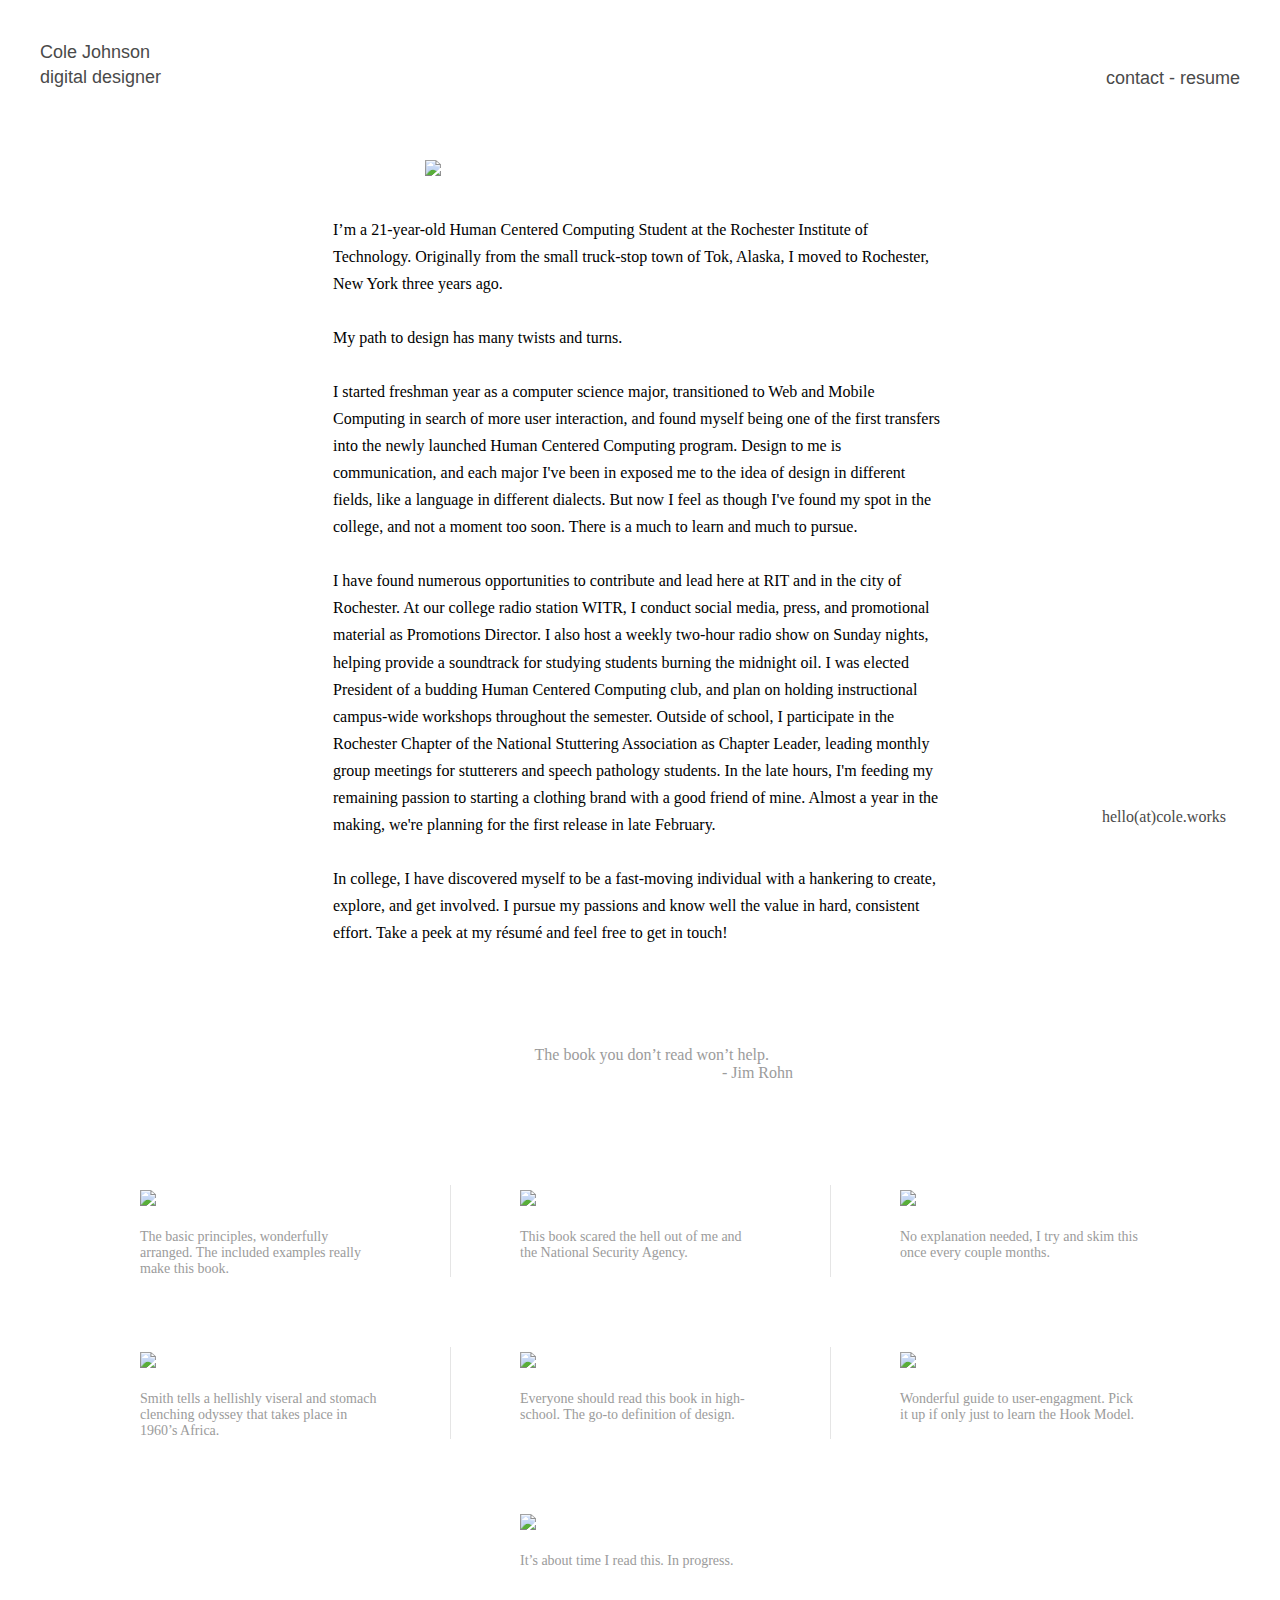
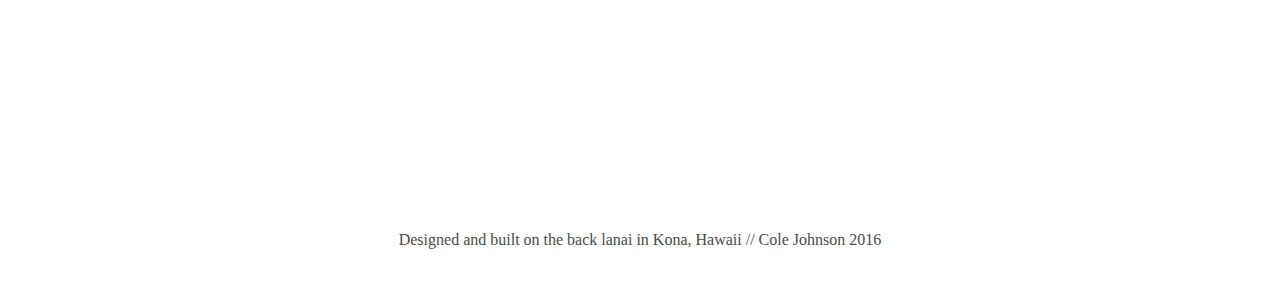
==== about.html @ d14f9492 "Content Needed" ====
<!DOCTYPE html>
<html>
<head>
    <title></title>
    <link rel="stylesheet" href="css/uikit.min.css"/>
    <link rel="stylesheet" href="css/main.css"/>
    <script src="bower_components/jquery/dist/jquery.js"></script>
    <script src="js/uikit.min.js"></script>
    <script src="pace/pace.min.js"></script>
    <link href="pace/minimal.css" rel="stylesheet"/>
</head>
<body>

<div class="uk-container uk-animation-fade">

    <div class="uk-section uk-padding-remove-top uk-margin-medium-top">
        <a href="index.html">
            <div class="colejohnson uk-float-left">
                Cole Johnson
                <span style="font-weight: normal;">digital designer</span>
            </div>
        </a>
        <div class="contactresume uk-float-right " uk-sticky>
            <p class="uk-float-right"><a href="#footer" uk-scroll="duration:1200; offset:50" class="contactLink uk-link-muted">contact</a> - <a class="resumeLink uk-link-muted">resume</a></p>
            <div class="uk-invisible" style="height: 80vh;, max-width: 20px;"></div>
            <p class="email uk-float-right">hello(at)cole.works</p>
        </div>

    </div>

    <div class="uk-section-large uk-padding-remove-bottom uk-padding-remove-top">
        <img class="workSecImg uk-margin-medium-bottom uk-align-center" style="width: 431px;, height: 297px;"
             src="img/about/profile2@2x.jpg">
        <p class="aboutPageText uk-align-center">
            I’m a 21-year-old Human Centered Computing Student at the Rochester Institute of
            Technology. Originally from the small truck-stop town of Tok, Alaska, I moved to Rochester, New York three
            years ago.
            <br><br>
            My path to design has many twists and turns.
            <br><br>
            I started freshman year as a computer science major, transitioned to Web and Mobile Computing in search
            of more user interaction, and found myself being one of the first transfers into the newly launched
            Human Centered Computing program. Design to me is communication, and each major I've been in exposed me
            to the idea of design in different fields, like a language in different dialects. But now I feel as
            though I've found my spot in the college, and not a moment too soon. There is a much to learn and much
            to pursue.
            <br><br>
            I have found numerous opportunities to contribute and lead here at RIT and in the city of Rochester. At
            our college radio station WITR, I conduct social media, press, and promotional material as Promotions
            Director. I also host a weekly two-hour radio show on Sunday nights, helping provide a soundtrack for
            studying students burning the midnight oil. I was elected President of a budding Human Centered
            Computing club, and plan on holding instructional campus-wide workshops throughout the semester. Outside
            of school, I participate in the Rochester Chapter of the National Stuttering Association as Chapter
            Leader, leading monthly group meetings for stutterers and speech pathology students. In the late hours,
            I'm feeding my remaining passion to starting a clothing brand with a good friend of mine. Almost a year
            in the making, we're planning for the first release in late February.
            <br><br>
            In college, I have discovered myself to be a fast-moving individual with a hankering to create, explore,
            and get involved. I pursue my passions and know well the value in hard, consistent effort. Take a
            peek at my résumé and feel free to get in touch!
        </p>

    </div>

    <div class="uk-section uk-margin-small-bottom">
        <p class="uk-align-center uk-text-right  aboutQuote">
            The book you don’t read won’t help.&nbsp;&nbsp;&nbsp;&nbsp;&nbsp;&nbsp;<br>
            - Jim Rohn
        </p>
    </div>

    <div class="uk-section-large uk-flex-center uk-grid-large uk-padding-small uk-grid-divider" uk-grid>
        <div>
            <img class="" src="img/about/book-1.jpg">
            <p class="bookText">The basic principles, wonderfully arranged. The included examples really make this
                book.</p>
        </div>
        <div>
            <img class="" src="img/about/book-2.jpg">
            <p class="bookText">This book scared the hell out of me and the National Security Agency.</p>
        </div>
        <div>
            <img class="" src="img/about/book-3.jpg">
            <p class="bookText">No explanation needed, I try and skim this once every couple months.</p>
        </div>
        <div>
            <img class="" src="img/about/book-4.jpg">
            <p class="bookText">Smith tells a hellishly viseral and stomach clenching odyssey that takes place in 1960’s Africa.</p>
        </div>
        <div>
            <img class="" src="img/about/book-5.jpg">
            <p class="bookText">Everyone should read this book in high-school. The go-to definition of design.</p>
        </div>
        <div>
            <img class="" src="img/about/book-6.jpg">
            <p class="bookText">Wonderful guide to user-engagment. Pick it up if only just to learn the Hook Model.</p>
        </div>
        <div>
            <img class="" src="img/about/book-7.jpg">
            <p class="bookText">It’s about time I read this. In progress.</p>
        </div>
    </div>

</div>

<div class="footer" id="footer">
    <p class="footerText">Designed and built on the back lanai in Kona, Hawaii // Cole Johnson 2016</p>
</div>


</body>
</html>
---- css/main.css ----
@font-face {
    font-family: "Avenir Next",sans-serif;
    src:
            local('Avenir Next'),
            url(AvenirNext.ttc);
}

html {
    height: 100%;
    box-sizing: border-box;
}

*,
*:before,
*:after {
    box-sizing: inherit;
}

body {
    position: relative;
    margin: 0;
    padding-bottom: 20rem;
    min-height: 100%;
    font-family: "Avenir Next", Arial, sans-serif;
}


a:hover{
    text-decoration: none;
}

.colejohnson{
    width: 130px;
    height: 50px;
    line-height: 25px;
    font-family: Avenir Next, Helvetica, sans-serif;
    font-size: 18px;
    font-weight: 500;
    font-style: normal;
    font-stretch: normal;
    letter-spacing: 0;
    color: #4a4a4a;
}

.contactresume{
    padding-top: 25px;
    width: 147px;
    height: 25px;
    font-family: Avenir Next, Helvetica, sans-serif;
    font-size: 18px;
    font-weight: normal;
    font-style: normal;
    font-stretch: normal;
    letter-spacing: 0;
    color: #4a4a4a;

}

.contactLink {
    display: inline-block;
    color: #4a4a4a;
    text-decoration: none;
}

.resumeLink{
    display: inline-block;
    color: #4a4a4a;
    text-decoration: none;
}

.resumeLink::after {
    content: '';
    display: block;
    width: 0;
    height: 1px;
    background: #000;
    transition: width .3s;
}

.resumeLink:hover::after {
    width: 100%;
}

.contactLink::after {
    content: '';
    display: block;
    width: 0;
    height: 1px;
    background: #000;
    transition: width .3s;
}

.contactLink:hover::after {
    width: 100%;
}

.email{
    width: 138px;
    height: 22px;
    font-family: Avenir Next;
    font-size: 16px;
    font-weight: normal;
    font-style: normal;
    font-stretch: normal;
    letter-spacing: 0;
    color: #4a4a4a;

}

/*
//////////////////////////////////


BEGIN INDEX.HTML CSS


//////////////////////////////////
*/

.aboutText{
    width: 614px;
    height: 135px;
    font-family: Avenir Next;
    font-size: 18px;
    font-weight: normal;
    font-style: normal;
    font-stretch: normal;
    line-height: 1.5;
    letter-spacing: 0;
    color: #000000;
}

.currentlySentence{
    width: 614px;
    height: 41.8px;
    font-family: Avenir Next;
    font-size: 16px;
    font-weight: normal;
    font-style: normal;
    font-stretch: normal;
    line-height: 2.61;
    letter-spacing: 0;
    color: #4a4a4a;
}

.selectedWorkText{
    width: 115px;
    height: 22px;
    font-family: Avenir Next;
    font-size: 16px;
    font-weight: normal;
    font-style: normal;
    font-stretch: normal;
    color: #9b9b9b;
}




.dash{
    width: 14px;
    height: 2px;
    margin-top: 27px;
    margin-bottom: 21px;
}

.workSecTitle{
    width: 303.5px;
    height: 25px;
    font-family: Avenir Next;
    font-size: 20px;
    font-weight: 500;
    font-style: normal;
    font-stretch: normal;
    letter-spacing: 0.4px;
    color: #000000;
}

.workSecDesc{
    width: 429px;
    height: 44px;
    font-family: Avenir Next;
    font-size: 16px;
    font-weight: normal;
    font-style: normal;
    font-stretch: normal;
    letter-spacing: 0.3px;
    color: #4a4a4a;
}

.workSecDescOther{
    width: 275px;
    height: 44px;
    font-family: Avenir Next;
    font-size: 16px;
    font-weight: normal;
    font-style: normal;
    font-stretch: normal;
    letter-spacing: 0.3px;
    color: #4a4a4a;
}

.footer {
    text-align: center;
    position: absolute;
    right: 0;
    bottom: 0;
    left: 0;
    padding: 2em;
}

.footerText{
    font-family: Avenir Next;
    font-size: 16px;
    font-weight: normal;
    font-style: normal;
    font-stretch: normal;
    letter-spacing: 0;
    color: #4a4a4a;
}

/*
//////////////////////////////////


END INDEX.HTML CSS


//////////////////////////////////
*/

/*
//////////////////////////////////


START ABOUT.HTML CSS


//////////////////////////////////
*/


.aboutPageText{
    width: 614px;
    /*height: 810px;*/
    font-family: Avenir Next;
    font-size: 16px;
    font-weight: normal;
    font-style: normal;
    font-stretch: normal;
    line-height: 1.69;
    letter-spacing: 0;
    color: #000000;
}

.aboutQuote{
    width: 306px;
    height: 44px;
    font-family: Avenir Next;
    font-size: 16px;
    font-weight: normal;
    font-style: normal;
    font-stretch: normal;
    line-height: normal;
    letter-spacing: normal;
    color: #9b9b9b;
}

.bookText{
    width: 240px;
    font-family: Avenir Next;
    font-size: 14px;
    font-weight: normal;
    font-style: normal;
    font-stretch: normal;
    line-height: normal;
    letter-spacing: normal;
    color: #9b9b9b;
}



/*
//////////////////////////////////


END ABOUT.HTML CSS


//////////////////////////////////
*/

/*
//////////////////////////////////


START PROJECT PAGE CSS


//////////////////////////////////
*/


.splashSecTitle{
    width: 327px;
    height: 27px;
    font-family: Avenir Next;
    font-size: 20px;
    font-weight: 500;
    font-style: normal;
    font-stretch: normal;
    letter-spacing: 0.4px;
    color: #000000;
}

.splashSecDesc{
    width: 327px;
    height: 81px;
    font-family: Avenir Next;
    font-size: 16px;
    font-weight: normal;
    font-style: normal;
    font-stretch: normal;
    letter-spacing: 0.3px;
    color: #4a4a4a;
}

.projectAboutColumn{
    width: 66px;
    height: 66px;
    font-family: Avenir Next;

}

.projectSubtext{
    width: 327px;
    font-family: Avenir Next;
    font-size: 9px;
    font-weight: 600;
    font-style: normal;
    font-stretch: normal;
    line-height: 5pt;
    letter-spacing: 2px;
    color: #000000;
}

.projectSubDesc{
    width: 327px;
    font-family: Avenir Next;
    line-height: 9pt;
    font-size: 16px;
    font-weight: normal;
    font-style: normal;
    font-stretch: normal;
    letter-spacing: 1px;
    color: #4a4a4a;
}

.projectParagraph{
    width: 700px;
    height: auto;
    font-family: Avenir Next;
    font-size: 18px;
    font-weight: normal;
    font-style: normal;
    font-stretch: normal;
    color: #000000;
}

.imageNote{
    width: 100%;
    cursor: auto;
}

.overlay{
    background-color: #000000;
    opacity: .8;
}

.overlayText{
    opacity: 1;
    font-family: Avenir Next;
    font-size: 18px;
    font-weight: normal;
    font-style: normal;
    font-stretch: normal;
    color: #FFFFFF;
}

/*
//////////////////////////////////


BEGIN MEDIA QUERIERS


//////////////////////////////////
*/

/* ----------- iPhone 4 and 4S ----------- */

/* Portrait and Landscape */
@media only screen
and (min-device-width: 320px)
and (max-device-width: 480px)
and (-webkit-min-device-pixel-ratio: 2) {

}

/* Portrait */
@media only screen
and (min-device-width: 320px)
and (max-device-width: 480px)
and (-webkit-min-device-pixel-ratio: 2)
and (orientation: portrait) {
}

/* Landscape */
@media only screen
and (min-device-width: 320px)
and (max-device-width: 480px)
and (-webkit-min-device-pixel-ratio: 2)
and (orientation: landscape) {

}

/* ----------- iPhone 5 and 5S ----------- */

/* Portrait and Landscape */
@media only screen
and (min-device-width: 320px)
and (max-device-width: 568px)
and (-webkit-min-device-pixel-ratio: 2) {

}

/* Portrait */
@media only screen
and (min-device-width: 320px)
and (max-device-width: 568px)
and (-webkit-min-device-pixel-ratio: 2)
and (orientation: portrait) {
}

/* Landscape */
@media only screen
and (min-device-width: 320px)
and (max-device-width: 568px)
and (-webkit-min-device-pixel-ratio: 2)
and (orientation: landscape) {

}

/* ----------- iPhone 6 ----------- */

/* Portrait and Landscape */
@media only screen
and (min-device-width: 375px)
and (max-device-width: 667px)
and (-webkit-min-device-pixel-ratio: 2) {

}

/* Portrait */
@media only screen
and (min-device-width: 375px)
and (max-device-width: 667px)
and (-webkit-min-device-pixel-ratio: 2)
and (orientation: portrait) {

}

/* Landscape */
@media only screen
and (min-device-width: 375px)
and (max-device-width: 667px)
and (-webkit-min-device-pixel-ratio: 2)
and (orientation: landscape) {

}

/* ----------- iPhone 6+ ----------- */

/* Portrait and Landscape */
@media only screen
and (min-device-width: 414px)
and (max-device-width: 736px)
and (-webkit-min-device-pixel-ratio: 3) {

}

/* Portrait */
@media only screen
and (min-device-width: 414px)
and (max-device-width: 736px)
and (-webkit-min-device-pixel-ratio: 3)
and (orientation: portrait) {

}

/* Landscape */
@media only screen
and (min-device-width: 414px)
and (max-device-width: 736px)
and (-webkit-min-device-pixel-ratio: 3)
and (orientation: landscape) {

}



/*
//////////////////////////////////


END MEDIA QUERIERS


//////////////////////////////////
*/
---- pace/minimal.css ----
.pace {
  -webkit-pointer-events: none;
  pointer-events: none;

  -webkit-user-select: none;
  -moz-user-select: none;
  user-select: none;
}

.pace-inactive {
  display: none;
}

.pace .pace-progress {
  background: #1e87f0;
  position: fixed;
  z-index: 2000;
  top: 0;
  right: 100%;
  width: 100%;
  height: 2px;
}
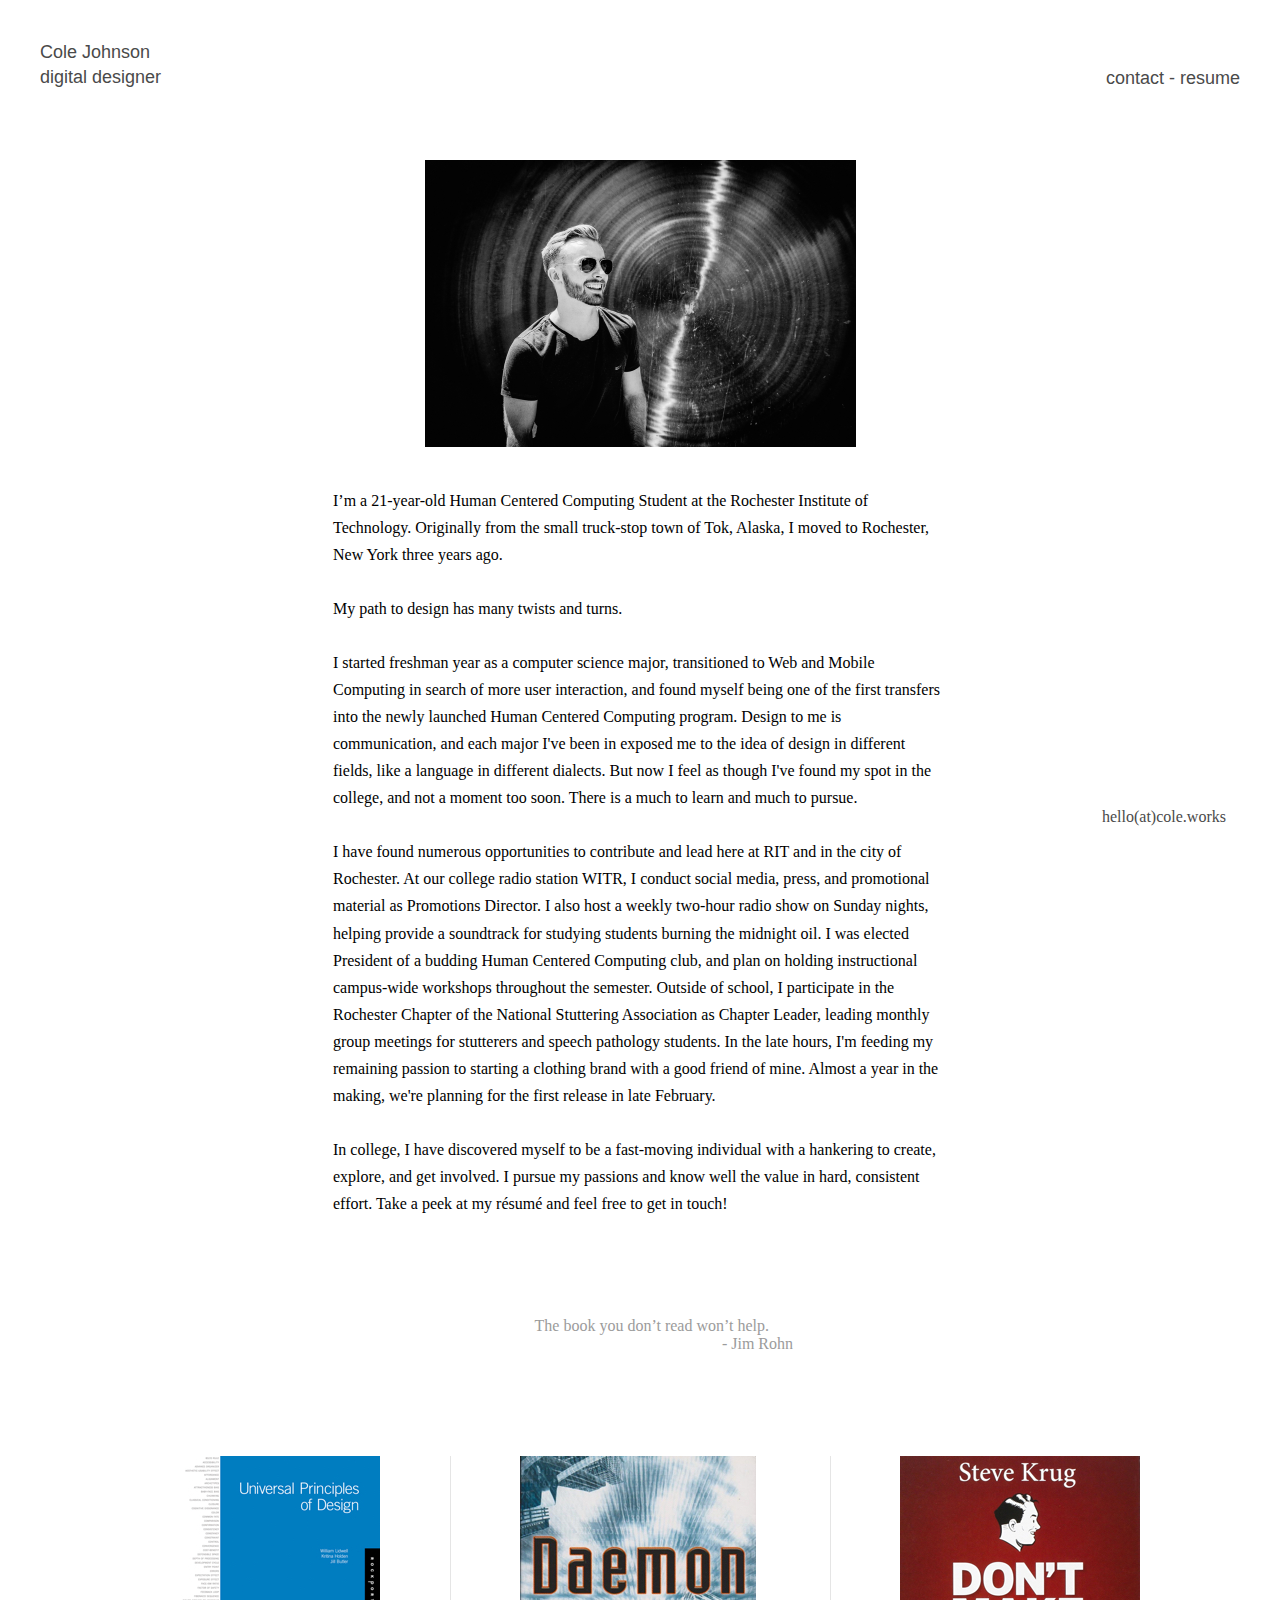
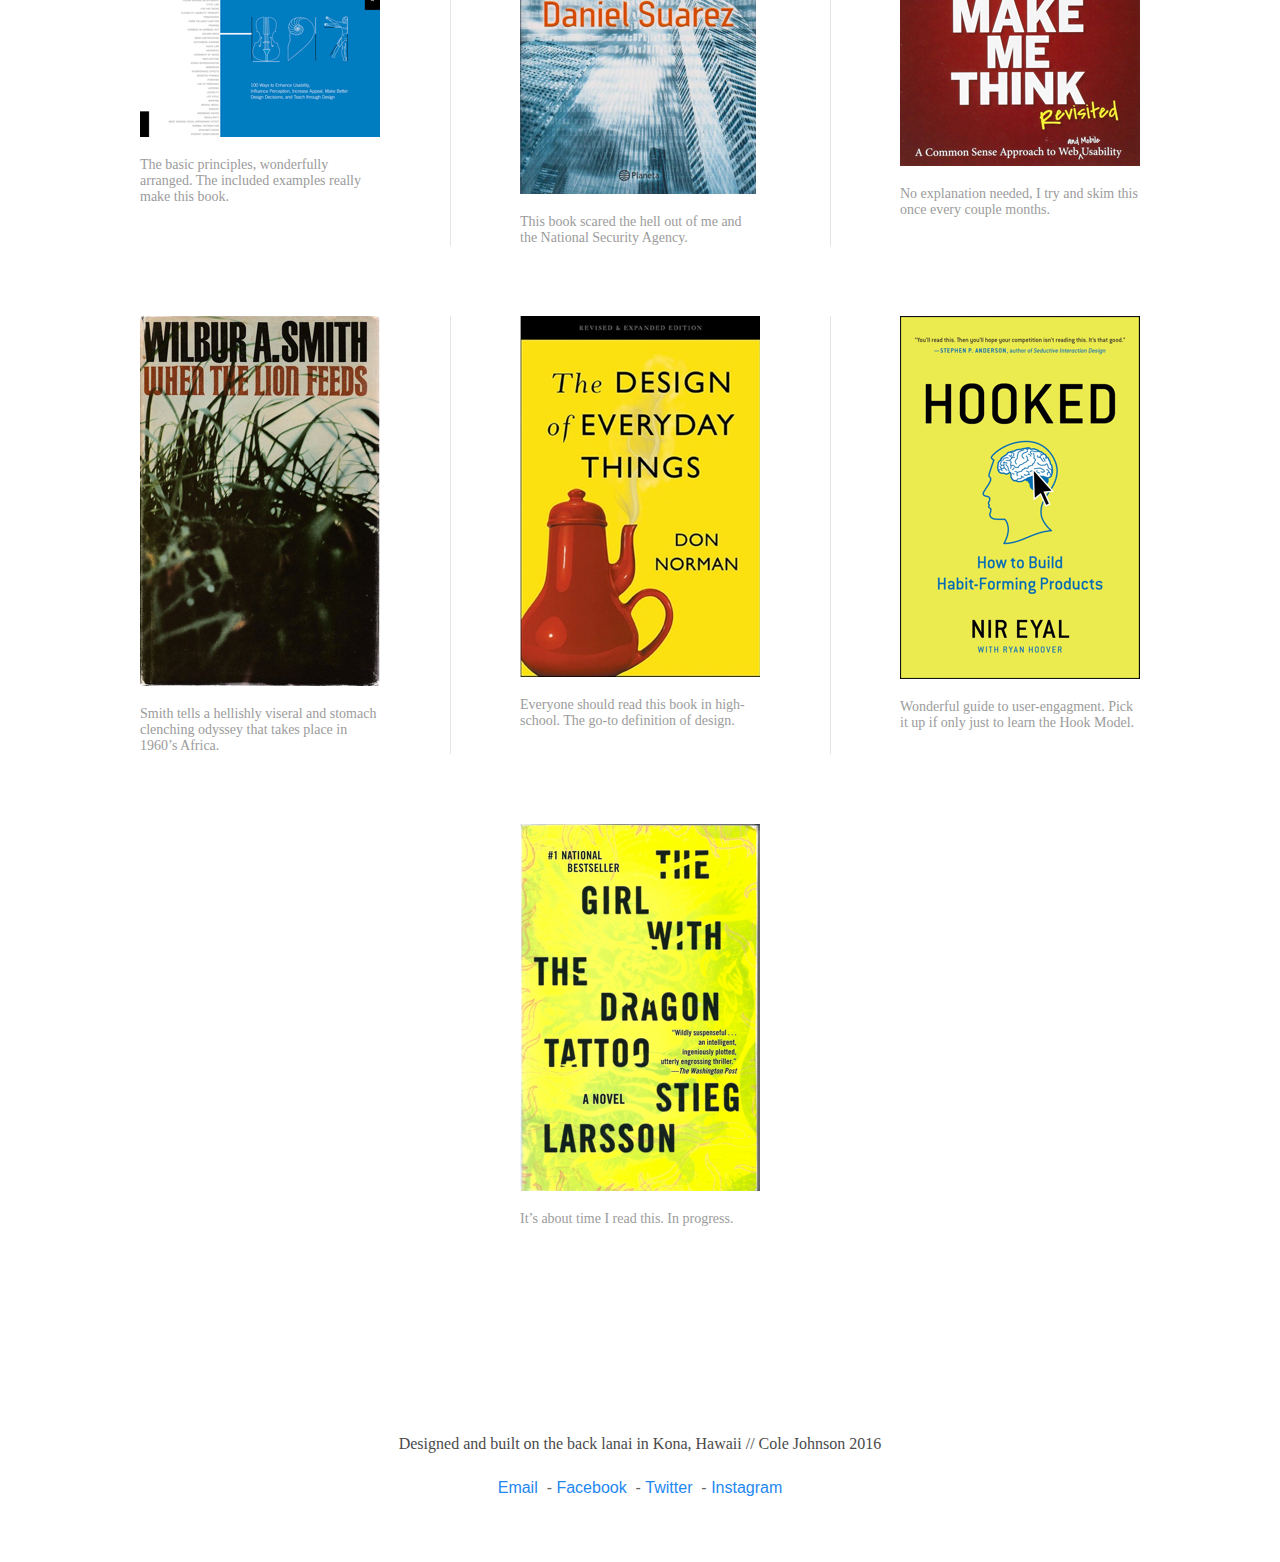
==== commit fd9a5d80: "wrapping up" ====
--- a/about.html
+++ b/about.html
@@ -71,42 +71,42 @@
 
     <div class="uk-section-large uk-flex-center uk-grid-large uk-padding-small uk-grid-divider" uk-grid>
         <div>
-            <img class="" src="img/about/book-1.jpg">
+            <a href="https://www.amazon.com/Universal-Principles-Design-Revised-Updated/dp/1592535879/ref=sr_1_1?ie=UTF8&qid=1484985459&sr=8-1&keywords=universal+principles+of+design" target="_blank"><img class="" src="img/about/book-1.jpg"></a>
             <p class="bookText">The basic principles, wonderfully arranged. The included examples really make this
                 book.</p>
         </div>
         <div>
-            <img class="" src="img/about/book-2.jpg">
+            <a href="https://www.amazon.com/DAEMON-Daniel-Suarez/dp/0451228731/ref=sr_1_1?ie=UTF8&qid=1484985484&sr=8-1&keywords=daemon" target="_blank"><img class="" src="img/about/book-2.jpg"></a>
             <p class="bookText">This book scared the hell out of me and the National Security Agency.</p>
         </div>
         <div>
-            <img class="" src="img/about/book-3.jpg">
+            <a href="https://www.amazon.com/Dont-Make-Think-Revisited-Usability/dp/0321965515/ref=sr_1_1?ie=UTF8&qid=1484985507&sr=8-1&keywords=dont+make+me+think" target="_blank"><img class="" src="img/about/book-3.jpg"></a>
             <p class="bookText">No explanation needed, I try and skim this once every couple months.</p>
         </div>
         <div>
-            <img class="" src="img/about/book-4.jpg">
+            <a href="https://www.amazon.com/When-Lion-Feeds-Courtney-Family/dp/0312940661/ref=sr_1_1?ie=UTF8&qid=1484985576&sr=8-1&keywords=when+the+lion+feeds" target="_blank"><img class="" src="img/about/book-7.jpg"></a>
             <p class="bookText">Smith tells a hellishly viseral and stomach clenching odyssey that takes place in 1960’s Africa.</p>
         </div>
         <div>
-            <img class="" src="img/about/book-5.jpg">
+            <a href="https://www.amazon.com/Design-Everyday-Things-Revised-Expanded/dp/0465050654/ref=sr_1_1?ie=UTF8&qid=1484985782&sr=8-1&keywords=the+design+of+everyday+things" target="_blank"><img class="" src="img/about/book-4.jpg"></a>
             <p class="bookText">Everyone should read this book in high-school. The go-to definition of design.</p>
         </div>
         <div>
-            <img class="" src="img/about/book-6.jpg">
+            <a href="https://www.amazon.com/Hooked-How-Build-Habit-Forming-Products/dp/1591847788/ref=sr_1_1?ie=UTF8&qid=1484985820&sr=8-1&keywords=hooked" target="_blank"><img class="" src="img/about/book-5.jpg"></a>
             <p class="bookText">Wonderful guide to user-engagment. Pick it up if only just to learn the Hook Model.</p>
         </div>
         <div>
-            <img class="" src="img/about/book-7.jpg">
+            <a href="https://www.amazon.com/Girl-Dragon-Tattoo-Millennium/dp/0307949486/ref=sr_1_1?ie=UTF8&qid=1484986015&sr=8-1&keywords=the+girl+with+dragon+tatto" target="_blank"><img class="" src="img/about/book-6.jpg"></a>
             <p class="bookText">It’s about time I read this. In progress.</p>
         </div>
     </div>
 
 </div>
 
-<div class="footer" id="footer">
+<div class="footer uk-align-center uk-margin-small-bottom" id="footer">
     <p class="footerText">Designed and built on the back lanai in Kona, Hawaii // Cole Johnson 2016</p>
+    <p class=""><a href="mailto:hello@cole.works?" target="_top">Email</a> &nbsp;-&nbsp;<a href="https://www.facebook.com/mightbefluent" target="_blank">Facebook</a> &nbsp;-&nbsp;<a href="https://twitter.com/mightbefluent" target="_blank">Twitter</a> &nbsp;-&nbsp;<a href="https://www.instagram.com/mightbefluent/" target="_blank">Instagram</a></p>
 </div>
-
 
 </body>
 </html>--- a/css/main.css
+++ b/css/main.css
@@ -105,7 +105,23 @@
     font-stretch: normal;
     letter-spacing: 0;
     color: #4a4a4a;
-
+    text-decoration: none;
+
+}
+
+.email::after {
+    content: '';
+    display: block;
+    width: 0;
+    height: 1px;
+    background: #000;
+    transition: width .3s;
+    text-decoration: none;
+
+}
+
+.email:hover::after {
+    width: 100%;
 }
 
 /*
@@ -348,12 +364,11 @@
 .projectSubDesc{
     width: 327px;
     font-family: Avenir Next;
-    line-height: 9pt;
-    font-size: 16px;
-    font-weight: normal;
-    font-style: normal;
-    font-stretch: normal;
-    letter-spacing: 1px;
+    line-height: 1pt;
+    font-size: 16px;
+    font-weight: normal;
+    font-style: normal;
+    font-stretch: normal;
     color: #4a4a4a;
 }
 
@@ -371,6 +386,10 @@
 .imageNote{
     width: 100%;
     cursor: auto;
+}
+
+.note{
+    width: 327px;
 }
 
 .overlay{
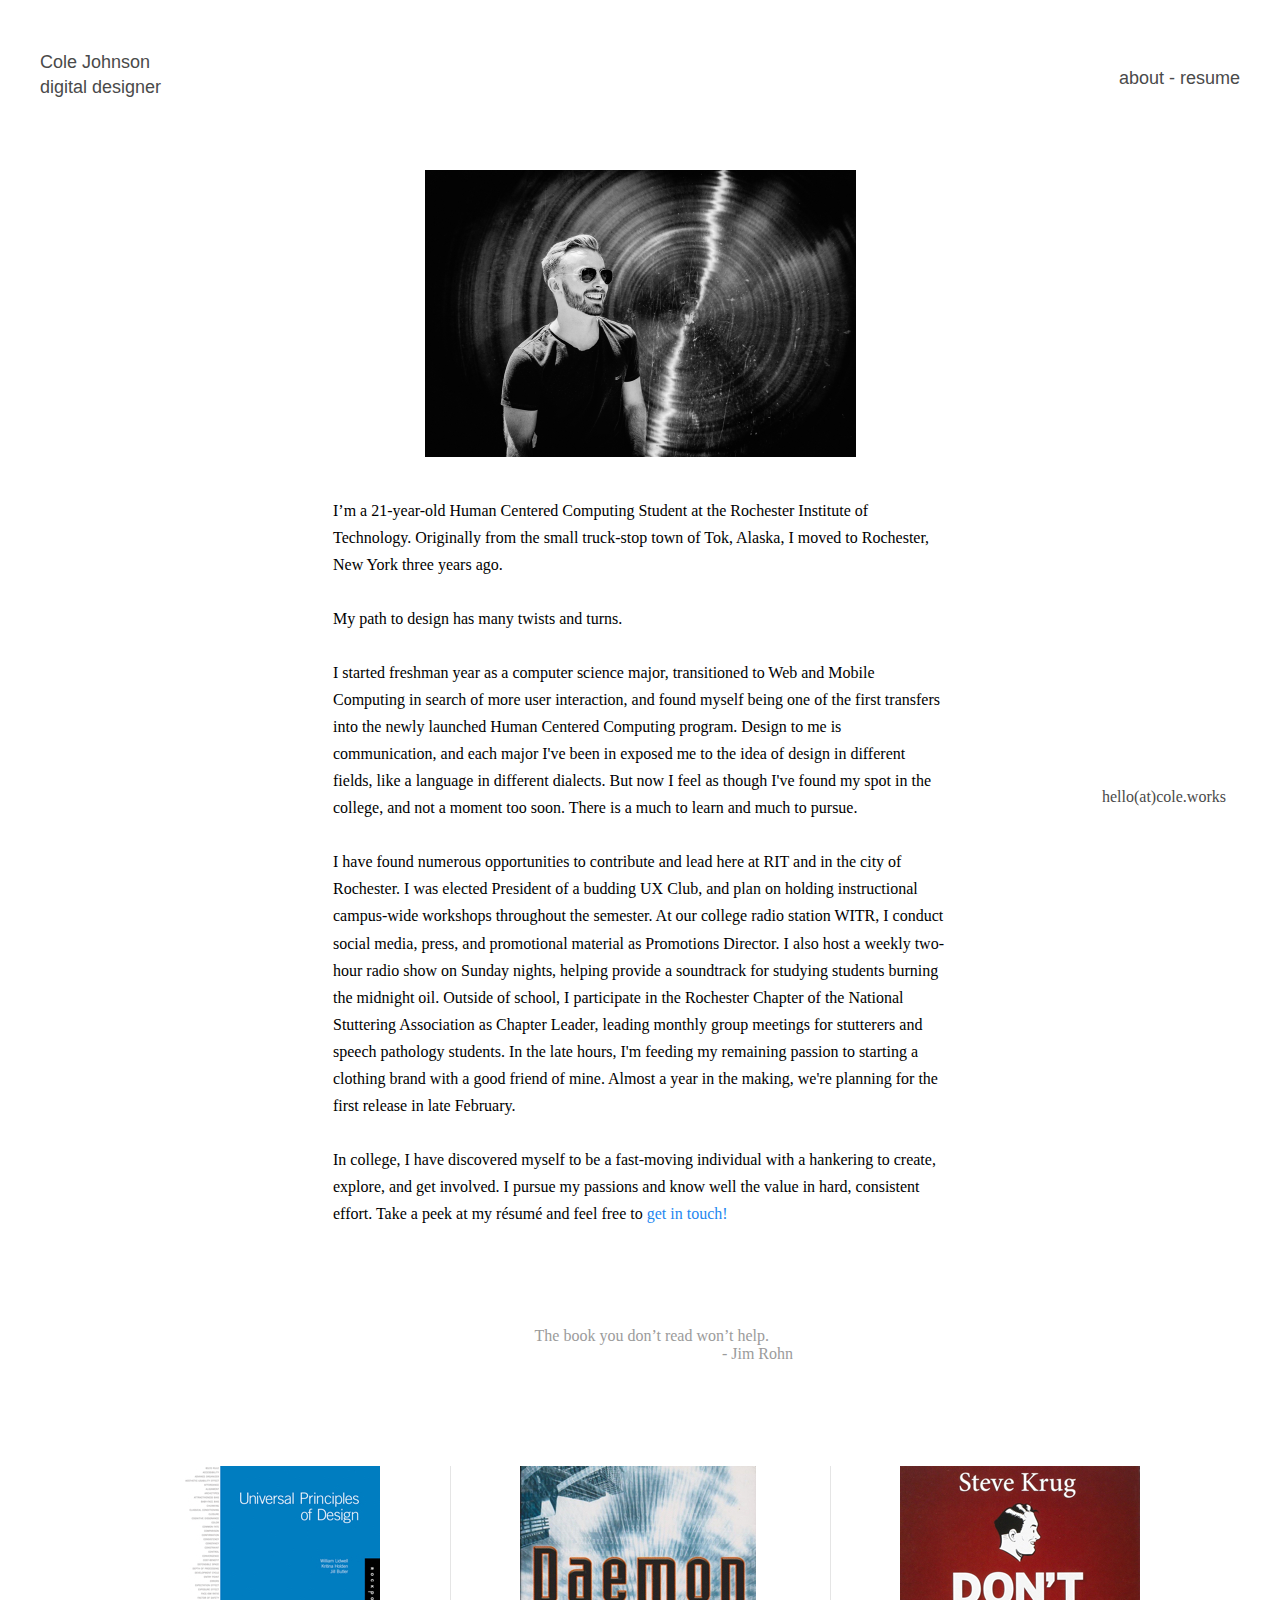
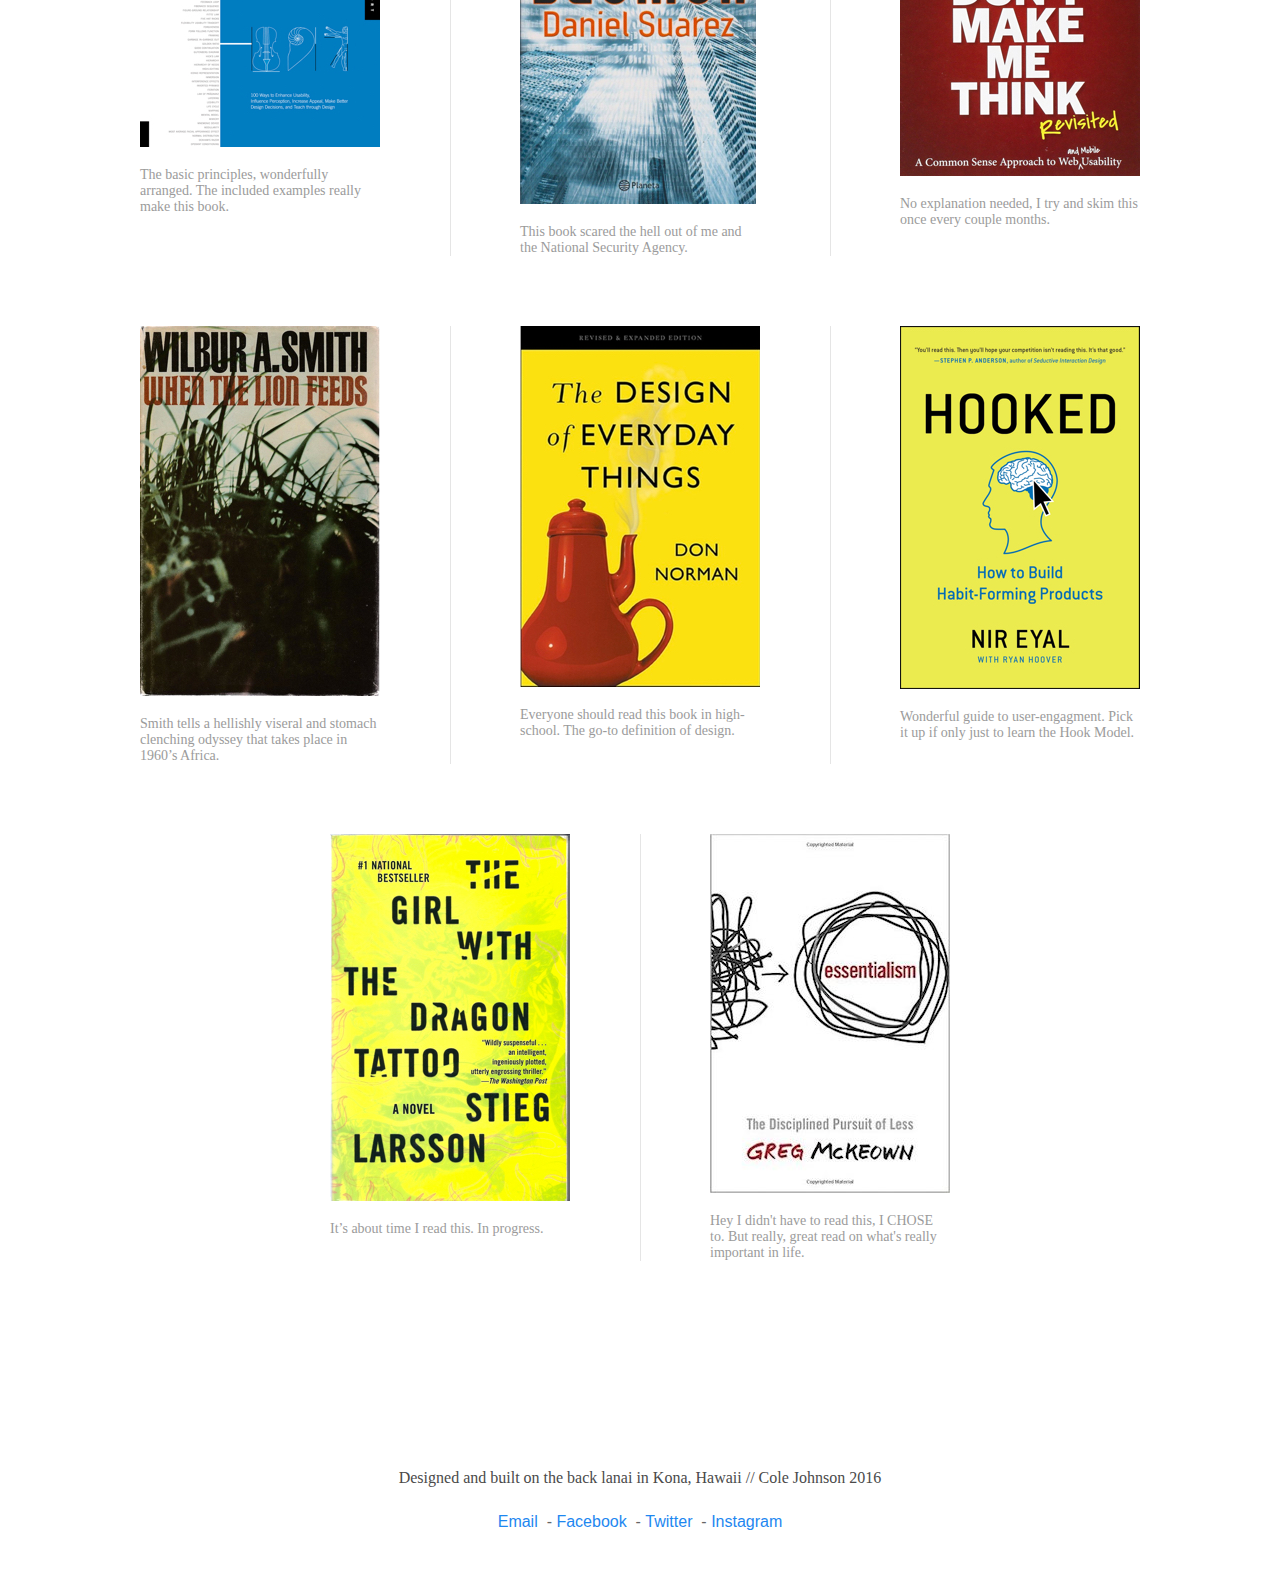
==== commit 31ae8074: "Images and content, all functionality done" ====
--- a/about.html
+++ b/about.html
@@ -14,20 +14,19 @@
 <div class="uk-container uk-animation-fade">
 
     <div class="uk-section uk-padding-remove-top uk-margin-medium-top">
-        <a href="index.html">
-            <div class="colejohnson uk-float-left">
+        <a href="index.html"><div class="colejohnson uk-float-left uk-margin-small-top" uk-sticky="show-on-up: true; animation: uk-animation-slide-top;">
+            <div>
                 Cole Johnson
+                <br>
                 <span style="font-weight: normal;">digital designer</span>
             </div>
-        </a>
+        </div></a>
         <div class="contactresume uk-float-right " uk-sticky>
-            <p class="uk-float-right"><a href="#footer" uk-scroll="duration:1200; offset:50" class="contactLink uk-link-muted">contact</a> - <a class="resumeLink uk-link-muted">resume</a></p>
+            <p class="uk-float-right"><a href="about.html" class="contactLink uk-link-muted">about</a> - <a class="resumeLink uk-link-muted" href="Cole_Johnson_Resume.pdf" target="_blank">resume</a></p>
             <div class="uk-invisible" style="height: 80vh;, max-width: 20px;"></div>
-            <p class="email uk-float-right">hello(at)cole.works</p>
+            <a class="email uk-float-right uk-link-muted" href="mailto:hello@cole.works?" target="_top">hello(at)cole.works</a>
         </div>
-
     </div>
-
     <div class="uk-section-large uk-padding-remove-bottom uk-padding-remove-top">
         <img class="workSecImg uk-margin-medium-bottom uk-align-center" style="width: 431px;, height: 297px;"
              src="img/about/profile2@2x.jpg">
@@ -45,20 +44,21 @@
             though I've found my spot in the college, and not a moment too soon. There is a much to learn and much
             to pursue.
             <br><br>
-            I have found numerous opportunities to contribute and lead here at RIT and in the city of Rochester. At
-            our college radio station WITR, I conduct social media, press, and promotional material as Promotions
-            Director. I also host a weekly two-hour radio show on Sunday nights, helping provide a soundtrack for
-            studying students burning the midnight oil. I was elected President of a budding Human Centered
-            Computing club, and plan on holding instructional campus-wide workshops throughout the semester. Outside
-            of school, I participate in the Rochester Chapter of the National Stuttering Association as Chapter
-            Leader, leading monthly group meetings for stutterers and speech pathology students. In the late hours,
-            I'm feeding my remaining passion to starting a clothing brand with a good friend of mine. Almost a year
-            in the making, we're planning for the first release in late February.
+            I have found numerous opportunities to contribute and lead here at RIT and in the city of Rochester. I was
+            elected President of a budding UX Club, and plan on holding instructional campus-wide workshops throughout
+            the semester. At our college radio station WITR, I conduct social media, press, and promotional material as
+            Promotions Director. I also host a weekly two-hour radio show on Sunday nights, helping provide a soundtrack
+            for studying students burning the midnight oil. Outside of school, I participate in the Rochester Chapter of
+            the National Stuttering Association as Chapter Leader, leading monthly group meetings for stutterers and
+            speech pathology students. In the late hours, I'm feeding my remaining passion to starting a clothing brand
+            with a good friend of mine. Almost a year in the making, we're planning for the first release in late
+            February.
             <br><br>
             In college, I have discovered myself to be a fast-moving individual with a hankering to create, explore,
             and get involved. I pursue my passions and know well the value in hard, consistent effort. Take a
-            peek at my résumé and feel free to get in touch!
-        </p>
+            peek at my résumé and feel free to <a href="mailto:hello@cole.works?" target="_top"><span class="uk-text-primary" uk-tooltip="pos: bottom" title="hello@cole.works" >get in touch!</span></a></p>
+
+
 
     </div>
 
@@ -99,6 +99,10 @@
             <a href="https://www.amazon.com/Girl-Dragon-Tattoo-Millennium/dp/0307949486/ref=sr_1_1?ie=UTF8&qid=1484986015&sr=8-1&keywords=the+girl+with+dragon+tatto" target="_blank"><img class="" src="img/about/book-6.jpg"></a>
             <p class="bookText">It’s about time I read this. In progress.</p>
         </div>
+        <div>
+            <a href="https://www.amazon.com/Essentialism-Disciplined-Pursuit-Greg-McKeown/dp/0804137382" target="_blank"><img class="" src="img/about/book8.jpg"></a>
+            <p class="bookText">Hey I didn't have to read this, I CHOSE to. But really, great read on what's really important in life.</p>
+        </div>
     </div>
 
 </div>
--- a/css/main.css
+++ b/css/main.css
@@ -171,8 +171,13 @@
     color: #9b9b9b;
 }
 
-
-
+.box-shadoww{
+    box-shadow: 1px 1px 4px rgba(0,0,0,.18);
+    transition: box-shadow 200ms ease-in-out;
+}
+.box-shadoww:hover {
+    box-shadow: 0 20px 40px rgba(0, 0, 0, .2);
+}
 
 .dash{
     width: 14px;
